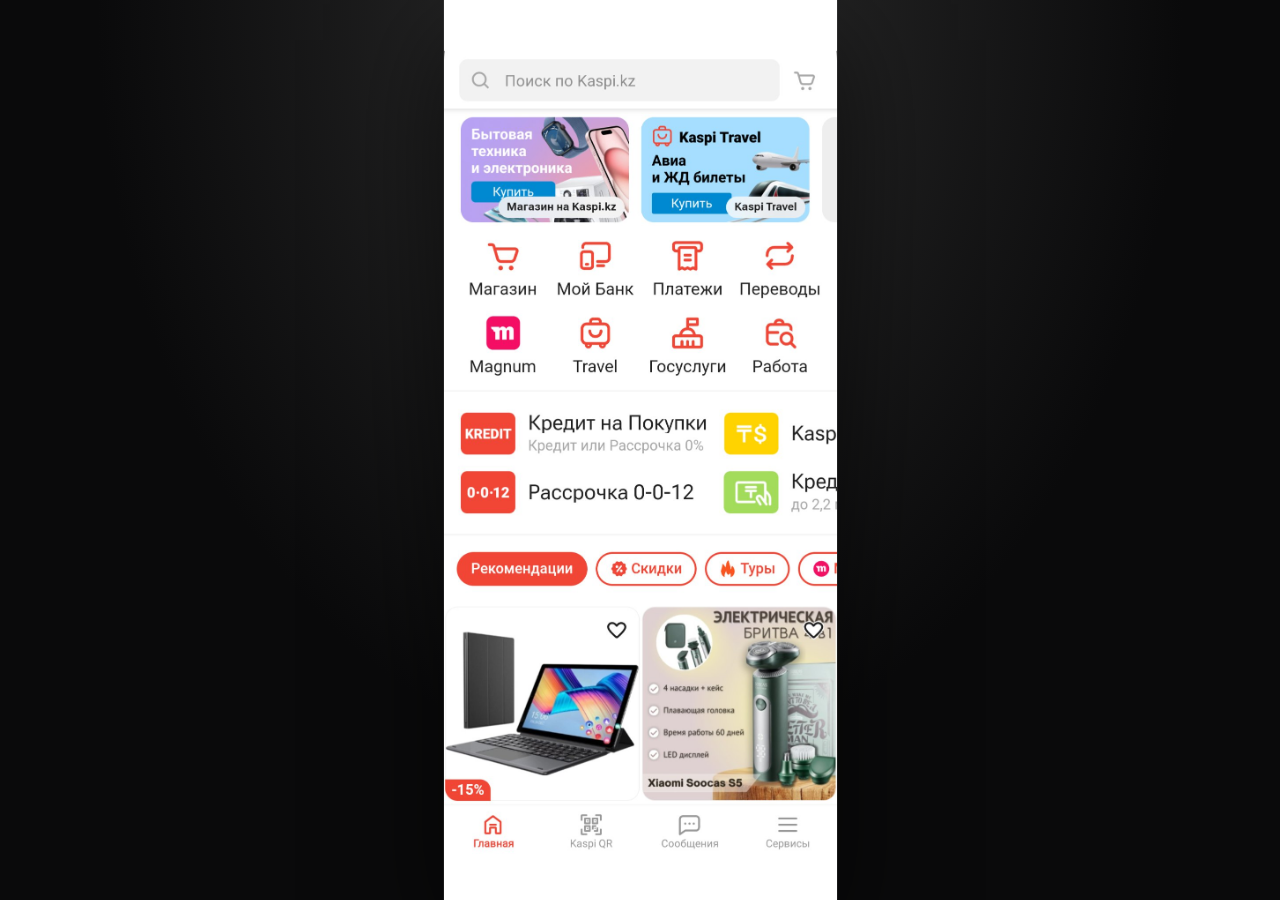
==== index.html @ 33a11f87 "Update index.html" ====
<!doctype html>
<html lang="ru">
<head>
  <meta charset="UTF-8" />
  <meta name="viewport" content="width=device-width, initial-scale=1.0, viewport-fit=cover" />
  <title>Kaspi.kz</title>
  <meta name="theme-color" content="#ffffff" />
  <meta name="apple-mobile-web-app-capable" content="yes" />
  <meta name="apple-mobile-web-app-status-bar-style" content="default" />
  <meta name="apple-mobile-web-app-title" content="Kaspi.kz" />
  <link rel="icon" type="image/png" sizes="192x192" href="icons/icon-192.png" />
  <link rel="manifest" href="manifest.json" />
  <link rel="apple-touch-icon" href="icons/icon-180.png" />
  <link rel="stylesheet" href="style.css?v=2" />
</head>
<body>
  <div id="app"></div>
  <script src="images.js?v=2"></script>
  <script src="app.js?v=2"></script>
  <script>
    if ('serviceWorker' in navigator) {
      window.addEventListener('load', () => {
        navigator.serviceWorker.register('./sw.js?v=2');
      });
    }
  </script>
</body>
</html>
---- style.css ----
:root {
  --accent: #e74a3b;
  --blue: #396dd8;
  --green: #69c500;
  --text: #1f1f24;
  --muted: #8f8f95;
  --line: #ececec;
  --phone-width: 393px;
  --btn-lift: 18px;
}

* { box-sizing: border-box; margin: 0; padding: 0; }

html, body {
  font-family: -apple-system, BlinkMacSystemFont, "SF Pro Text", "Helvetica Neue", Arial, sans-serif;
  background: #111;
  min-height: 100vh;
  -webkit-font-smoothing: antialiased;
}

button, input { font: inherit; cursor: pointer; }
button { -webkit-tap-highlight-color: transparent; }

/* SHELL */
.shell {
  min-height: 100vh;
  display: flex;
  justify-content: center;
  padding: 0;
  background: radial-gradient(ellipse at top, #2e2e2e 0%, #0a0a0b 60%);
}

.phone {
  width: min(100%, var(--phone-width));
  background: #fff;
  border-radius: 0;
  overflow: hidden;
  box-shadow: 0 0 0 1px rgba(255,255,255,0.07), 0 40px 100px rgba(0,0,0,0.6);
  position: relative;
}

/* SCREENS */
.screen, .inner-screen {
  background: #f5f5f7;
  min-height: 844px;
  position: relative;
  padding-bottom: 90px;
}
.screen { background: #fff; }
.inner-screen { background: #fff; }

/* STATUS BAR */
.status-bar {
  display: flex;
  justify-content: space-between;
  align-items: center;
  padding: 14px 28px 0;
  font-size: 15px;
  font-weight: 600;
  color: #1a1a1a;
  background: inherit;
  height: 54px;
  position: relative;
}
.status-left { font-weight: 700; font-size: 16px; letter-spacing: -0.3px; }
.status-right { display: flex; gap: 6px; align-items: center; }
.island {
  position: absolute;
  top: 12px; left: 50%;
  transform: translateX(-50%);
  width: 126px; height: 37px;
  background: #000; border-radius: 20px; z-index: 10;
}

/* HOME TOP */
.home-top { background: #fff; padding: 10px 16px 12px; }
.search-row { display: flex; align-items: center; gap: 10px; }
.search-box {
  flex: 1; height: 44px; border-radius: 12px;
  background: #f0f0f2; display: flex; align-items: center;
  padding: 0 14px; gap: 9px; color: #9a9aa0; font-size: 16px;
}
.search-box span { color: #9a9aa0; font-size: 16px; }
.cart-btn { width: 36px; height: 36px; background: transparent; border: none; display: flex; align-items: center; justify-content: center; color: #9a9aa0; }

/* BANNERS */
.banners { display: flex; gap: 10px; overflow-x: auto; padding: 10px 16px; background: #fff; scrollbar-width: none; }
.banners::-webkit-scrollbar { display: none; }
.banner { flex: 0 0 calc(50% - 5px); min-height: 118px; border-radius: 18px; padding: 14px 14px 12px; position: relative; overflow: hidden; }
.banner-title { font-size: 15px; font-weight: 700; line-height: 1.15; color: #fff; max-width: 70%; }
.banner-badge { display: inline-flex; align-items: center; gap: 4px; margin-top: 10px; background: #69c500; color: #fff; padding: 3px 9px; border-radius: 8px; font-weight: 700; font-size: 12px; }
.banner-badge-red { background: #e74a3b; display: inline-block; color: #fff; padding: 3px 9px; border-radius: 8px; font-weight: 700; font-size: 12px; margin-top: 6px; }
.banner-tools { background: linear-gradient(140deg, #908880, #c3b59e); }
.banner-tools::after { content: ""; position: absolute; right: -8px; bottom: -16px; width: 80px; height: 80px; border-radius: 50%; background: rgba(255,255,255,0.13); }
.banner-nauryz { background: linear-gradient(140deg, #f5a623, #f47bbf 55%, #80cbff); }

/* GRID MENU */
.grid-menu { display: grid; grid-template-columns: repeat(4, 1fr); background: #fff; padding: 16px 4px 12px; gap: 14px 2px; margin-top: 1px; }
.menu-item { display: flex; flex-direction: column; align-items: center; background: transparent; border: none; padding: 0 4px; gap: 8px; }
.menu-icon-wrap { width: 50px; height: 50px; display: flex; align-items: center; justify-content: center; color: var(--accent); }
.menu-label { font-size: 13px; line-height: 1.2; text-align: center; color: #1f1f24; }

/* PROMO */
.promo-section { background: #fff; margin-top: 1px; padding: 12px 16px; }
.promo-grid { display: grid; grid-template-columns: 1fr 1fr; gap: 8px; }
.promo-row { display: flex; align-items: center; gap: 10px; padding: 4px 0; }
.promo-badge { width: 54px; height: 44px; border-radius: 10px; display: flex; align-items: center; justify-content: center; font-weight: 900; font-size: 13px; color: #fff; flex: 0 0 54px; }
.badge-red { background: #e74a3b; }
.badge-orange { background: #ff5722; }
.badge-green { background: #79c11b; }
.badge-yellow { background: #d4c824; }
.promo-title { font-size: 14px; font-weight: 500; color: #1f1f24; }
.promo-sub { font-size: 12px; color: #8f8f95; margin-top: 2px; }

/* WATCH BANNER */
.watch-banner { margin: 10px 16px 0; border-radius: 18px; background: linear-gradient(130deg, #3b2c28, #7a5337); min-height: 130px; padding: 18px 16px 14px; position: relative; overflow: hidden; }
.watch-banner-title { font-size: 18px; font-weight: 800; color: #fff; line-height: 1.15; max-width: 55%; }
.banner-dots { display: flex; gap: 5px; position: absolute; bottom: 12px; left: 50%; transform: translateX(-50%); }
.banner-dots span { width: 6px; height: 6px; border-radius: 50%; background: rgba(255,255,255,0.4); }
.banner-dots span.active { background: #fff; width: 18px; border-radius: 3px; }

/* RECENT */
.section-header { font-size: 18px; font-weight: 700; color: #1f1f24; padding: 16px 16px 10px; background: #f5f5f7; }
.recent-scroll { display: flex; gap: 10px; overflow-x: auto; padding: 0 16px 14px; scrollbar-width: none; }
.recent-scroll::-webkit-scrollbar { display: none; }
.product-card { flex: 0 0 90px; border-radius: 14px; overflow: hidden; background: #fff; border: 1px solid #eee; }
.product-thumb { height: 90px; background: linear-gradient(135deg, #888, #ccc); }
.product-thumb.pink { background: linear-gradient(135deg, #f272e0, #e035b0); }
.product-thumb.dark { background: linear-gradient(135deg, #1e1e1e, #3a3a3a); }
.product-thumb.gold { background: linear-gradient(135deg, #8a8e40, #c9cf5e); }
.product-thumb.protein { background: linear-gradient(135deg, #1a1a1a, #3d3d3d); }
.product-price { background: #79c11b; color: #fff; font-weight: 800; font-size: 11px; padding: 3px 7px; display: inline-block; border-radius: 0 7px 0 0; }

/* BOTTOM NAV */
.bottom-nav {
  position: absolute;
  left: 0;
  right: 0;
  bottom: 0;
  background: rgba(255,255,255,0.97);
  backdrop-filter: blur(12px);
  border-top: 1px solid #e8e8ea;
  padding: 10px 0 calc(28px + var(--btn-lift));
}
.nav-grid { display: grid; grid-template-columns: repeat(4, 1fr); }
.nav-item { display: flex; flex-direction: column; align-items: center; gap: 4px; background: transparent; border: none; color: #ababb3; font-size: 11px; padding: 4px 0; }
.nav-item.active { color: var(--accent); }
.home-bar { width: 134px; height: 5px; background: #000; border-radius: 999px; margin: 10px auto 0; }

/* QR MODAL (bottom-sheet like in Kaspi) */
.qr-modal {
  display: none;
  position: fixed;
  inset: 0;
  z-index: 100;
}
.qr-modal.open { display: block; }
.qr-overlay {
  position: absolute;
  inset: 0;
  background: rgba(0,0,0,0.4);
}
.qr-sheet {
  position: absolute;
  left: 50%;
  bottom: 0;
  transform: translateX(-50%);
  width: min(100%, var(--phone-width));
  max-height: min(72vh, 640px);
  border-radius: 22px 22px 0 0;
  overflow: hidden;
  background: #f2f2f2;
  box-shadow: 0 24px 80px rgba(0,0,0,0.35);
  display: flex;
  flex-direction: column;
}
.qr-content {
  flex: 1 1 auto;
  display: flex;
  align-items: center;
  justify-content: center;
  padding: 0;
}
.qr-sheet img {
  width: 100%;
  height: auto;
  display: block;
}

/* PAGE HEADER */
.page-header { display: flex; align-items: center; justify-content: center; position: relative; background: #fff; padding: 10px 16px 10px; border-bottom: 1px solid #f0f0f0; }
.page-title { font-size: 17px; font-weight: 700; color: #1f1f24; }
.back-btn { position: absolute; left: 12px; background: transparent; border: none; color: #1f1f24; width: 36px; height: 36px; display: flex; align-items: center; justify-content: center; }

/* TABS */
.seg-tabs { margin: 12px 16px; height: 42px; background: #f0f0f2; border-radius: 12px; display: grid; grid-template-columns: 1fr 1fr; padding: 3px; gap: 2px; }
.seg-tab { border: none; background: transparent; border-radius: 10px; color: #666; font-size: 15px; font-weight: 500; }
.seg-tab.active { background: #fff; color: #1f1f24; font-weight: 600; box-shadow: 0 1px 4px rgba(0,0,0,0.08); }

/* LIST */
.list-section { padding: 0 16px; }
.list-item { display: flex; align-items: center; gap: 14px; padding: 15px 0; border-bottom: 1px solid #f0f0f2; background: transparent; border-left: none; border-right: none; border-top: none; width: 100%; text-align: left; }
.list-icon { width: 40px; height: 40px; color: var(--accent); display: flex; align-items: center; justify-content: center; flex: 0 0 40px; }
.list-text { flex: 1; min-width: 0; }
.list-title { font-size: 16px; color: #1f1f24; font-weight: 400; }
.list-subtitle { font-size: 13px; color: #9a9aa0; margin-top: 3px; }
.list-chev { color: #c8c8ce; }

/* GOV */
.gov-search { padding: 0 16px 12px; background: #fff; }
.docs-strip { margin: 0 16px; background: #f7f7f8; border-radius: 16px; padding: 14px; }
.docs-grid { display: grid; grid-template-columns: 1fr 1fr; gap: 10px; }
.doc-card { background: #fff; border-radius: 16px; min-height: 120px; padding: 14px; display: flex; flex-direction: column; justify-content: space-between; }
.doc-illu { width: 56px; height: 38px; border-radius: 10px; background: linear-gradient(135deg, #a8e8df, #d0f5a0); display: flex; align-items: center; justify-content: center; margin-bottom: 10px; }
.doc-illu.blue { background: linear-gradient(135deg, #1e4ea6, #3960cc); }
.doc-name { font-size: 16px; font-weight: 500; color: #1f1f24; line-height: 1.2; }
.docs-link { color: var(--blue); font-size: 16px; margin-top: 12px; display: flex; justify-content: space-between; align-items: center; }
.cat-tabs { display: flex; gap: 4px; overflow-x: auto; padding: 14px 16px 4px; background: #fff; scrollbar-width: none; border-bottom: 1px solid #f0f0f0; }
.cat-tabs::-webkit-scrollbar { display: none; }
.cat-item { display: flex; flex-direction: column; align-items: center; gap: 8px; min-width: 68px; background: transparent; border: none; color: #666; font-size: 13px; padding-bottom: 10px; position: relative; }
.cat-item.active { color: var(--accent); }
.cat-emoji { width: 56px; height: 56px; border-radius: 16px; background: #f3f3f5; display: flex; align-items: center; justify-content: center; font-size: 26px; }
.cat-item.active::after { content: ""; position: absolute; bottom: 0; left: 7px; right: 7px; height: 2.5px; background: var(--accent); border-radius: 999px; }
.gov-list { padding: 4px 16px 0; background: #fff; }
.gov-item { display: flex; align-items: center; gap: 14px; padding: 14px 0; border-bottom: 1px solid #f0f0f2; background: transparent; border-left: none; border-right: none; border-top: none; width: 100%; text-align: left; }
.new-badge { background: var(--accent); color: #fff; border-radius: 999px; padding: 4px 10px; font-size: 12px; font-weight: 700; flex: 0 0 auto; }

/* ══════════════════════════════════════════
   ID CARD SCREEN
══════════════════════════════════════════ */

/* Both cards share base style */
.id-card {
  border-radius: 16px;
  overflow: hidden;
  box-shadow: 0 4px 20px rgba(0,0,0,0.15);
}

/* ── FRONT CARD ── */
.id-front {
  background: linear-gradient(155deg, #e8f5d8 0%, #d0eebc 40%, #b8e89c 70%, #cff5a8 100%);
  padding: 0;
}

.id-header-row {
  display: flex;
  align-items: center;
  justify-content: space-between;
  padding: 8px 10px 6px;
  background: rgba(255,255,255,0.25);
  border-bottom: 1px solid rgba(255,255,255,0.4);
  gap: 4px;
}

.id-header-kz {
  font-size: 6.5px;
  font-weight: 800;
  color: #1e5010;
  line-height: 1.5;
  letter-spacing: 0.2px;
  flex: 1;
}

.id-coat-arms {
  flex: 0 0 34px;
  display: flex;
  align-items: center;
  justify-content: center;
}

.id-header-ru {
  font-size: 6.5px;
  font-weight: 800;
  color: #1e5010;
  line-height: 1.5;
  letter-spacing: 0.2px;
  text-align: right;
  flex: 1;
}

.id-body-row {
  display: flex;
  gap: 10px;
  padding: 10px 10px 8px;
  align-items: flex-start;
}

/* Photo box — fills the full left portion of card */
.id-photo-box {
  flex: 0 0 96px;
  height: 122px;
  border-radius: 6px;
  overflow: hidden;
  background: #c8ddb8;
  border: 2px solid rgba(255,255,255,0.7);
  box-shadow: 0 2px 8px rgba(0,0,0,0.12);
  position: relative;
}

.id-fields-col {
  flex: 1;
  min-width: 0;
  padding-top: 2px;
}

.id-lbl {
  font-size: 6.5px;
  font-weight: 600;
  color: #4a7a30;
  letter-spacing: 0.3px;
  text-transform: uppercase;
  line-height: 1.2;
}

.id-val {
  font-size: 12px;
  font-weight: 800;
  color: #1a1a1a;
  letter-spacing: 0.5px;
  line-height: 1.3;
  font-family: "Courier New", monospace;
}

.id-iin-row {
  padding: 6px 10px 8px;
  font-size: 11px;
  font-weight: 700;
  color: #1a1a1a;
  font-family: "Courier New", monospace;
  letter-spacing: 0.5px;
  border-top: 1px dashed rgba(0,100,0,0.2);
  background: rgba(255,255,255,0.2);
}

/* ── BACK CARD ── */
.id-back {
  background: linear-gradient(155deg, #d8f0e0 0%, #b8e8cc 40%, #98deb0 70%, #c0efd0 100%);
  padding: 0;
}

.id-back-toprow {
  display: flex;
  align-items: center;
  justify-content: space-between;
  padding: 8px 10px 6px;
  background: rgba(255,255,255,0.2);
  border-bottom: 1px solid rgba(255,255,255,0.4);
}

.id-barcode-wrap {
  flex: 1;
  max-width: 140px;
}

.id-backnum {
  font-size: 11px;
  font-weight: 700;
  color: #1a1a1a;
  letter-spacing: 0.5px;
  font-family: "Courier New", monospace;
}

.id-back-body {
  display: flex;
  gap: 10px;
  padding: 10px 10px 8px;
  align-items: flex-start;
}

/* Gold chip */
.id-chip {
  flex: 0 0 44px;
  width: 44px;
  height: 56px;
  background: linear-gradient(145deg, #f5d060, #c8960a, #e8c040, #a87008);
  border-radius: 5px;
  padding: 5px 4px;
  display: flex;
  flex-direction: column;
  gap: 3px;
  box-shadow: inset 0 0 0 1px rgba(255,255,255,0.3), 0 1px 3px rgba(0,0,0,0.3);
}

.chip-h {
  height: 2px;
  background: rgba(255,255,255,0.4);
  border-radius: 1px;
}

.chip-row {
  flex: 1;
  display: grid;
  grid-template-columns: 1fr 1fr 1fr;
  gap: 2px;
}

.chip-row div {
  background: rgba(255,255,255,0.25);
  border-radius: 1px;
}

.id-back-fields {
  flex: 1;
  min-width: 0;
}

/* MRZ zone */
.id-mrz {
  padding: 6px 8px 8px;
  font-family: "Courier New", monospace;
  font-size: 7.5px;
  letter-spacing: 0.5px;
  color: #1a1a1a;
  line-height: 1.6;
  border-top: 1px dashed rgba(0,100,0,0.2);
  background: rgba(255,255,255,0.2);
  overflow: hidden;
}

/* ACTION BUTTONS */
.id-actions {
  padding: 16px 16px 10px;
  display: flex;
  flex-direction: column;
  gap: 10px;
  background: #f0f0f3;
}

.id-btn-primary {
  width: 100%;
  height: 54px;
  border-radius: 14px;
  background: #2c63d5;
  color: #fff;
  border: none;
  font-size: 17px;
  font-weight: 600;
  display: flex;
  align-items: center;
  justify-content: center;
  gap: 10px;
  box-shadow: 0 4px 16px rgba(44,99,213,0.35);
}

.id-btn-secondary {
  width: 100%;
  height: 54px;
  border-radius: 14px;
  background: #fff;
  color: #2c63d5;
  border: 1.5px solid #dde3f0;
  font-size: 17px;
  font-weight: 600;
  display: flex;
  align-items: center;
  justify-content: center;
  gap: 10px;
}

/* RESPONSIVE */
@media (max-width: 430px) {
  .shell { padding: 0; background: #f5f5f7; }
  .phone { border-radius: 0; box-shadow: none; width: 100%; }
  .screen, .inner-screen { min-height: 100vh; }
}

/* GOV LIST ROW (new screens) */
.gov-list-row {
  display: flex;
  align-items: center;
  gap: 14px;
  padding: 16px 16px;
  border-bottom: 1px solid #f0f0f2;
  background: #fff;
  border-left: none;
  border-right: none;
  border-top: none;
  width: 100%;
  text-align: left;
  cursor: pointer;
}

.gov-list-icon {
  width: 38px;
  height: 38px;
  border-radius: 50%;
  background: #f1f1f1;
  border: 1px solid #e5e5e5;
  display: flex;
  align-items: center;
  justify-content: center;
  flex: 0 0 38px;
  color: #544e54;
}

/* COLORED MENU ICON BOXES */
.menu-icon-box {
  width: 52px;
  height: 52px;
  border-radius: 16px;
  display: flex;
  align-items: center;
  justify-content: center;
  box-shadow: 0 3px 10px rgba(0,0,0,0.15);
}

.menu-icon-wrap {
  width: auto;
  height: auto;
}

/* ═══════════════════════════════
   HOME SCREEN — НОВЫЙ ДИЗАЙН
═══════════════════════════════ */

/* БАННЕРЫ */
.h-banners {
  display: flex;
  gap: 8px;
  padding: 0 14px 10px;
  overflow-x: auto;
  scrollbar-width: none;
}
.h-banners::-webkit-scrollbar { display: none; }

.h-banner {
  flex: 0 0 calc(50% - 4px);
  border-radius: 14px;
  overflow: hidden;
  position: relative;
  min-height: 110px;
  padding: 12px 10px 28px;
}

.h-banner-shop {
  background: linear-gradient(135deg, #7b6fe8, #a78bfa, #c084fc);
}
.h-banner-travel {
  background: linear-gradient(135deg, #e0f2ff, #bae6fd);
}
.h-banner-title {
  font-size: 13px;
  font-weight: 800;
  color: #fff;
  line-height: 1.2;
  margin-bottom: 8px;
}
.h-banner-btn {
  display: inline-block;
  background: #2563eb;
  color: #fff;
  font-size: 12px;
  font-weight: 700;
  padding: 4px 12px;
  border-radius: 6px;
}
.h-banner-label {
  position: absolute;
  bottom: 0; left: 0; right: 0;
  background: rgba(0,0,0,0.25);
  color: #fff;
  font-size: 11px;
  font-weight: 600;
  padding: 3px 8px;
  text-align: center;
}

/* СЕТКА МЕНЮ */
.h-grid-menu {
  display: grid;
  grid-template-columns: repeat(4, 1fr);
  background: #fff;
  padding: 10px 4px 14px;
  gap: 4px 0;
  border-top: 8px solid #f0f0f2;
  border-bottom: 8px solid #f0f0f2;
}

.h-menu-item {
  display: flex;
  flex-direction: column;
  align-items: center;
  gap: 7px;
  background: transparent;
  border: none;
  padding: 8px 4px 4px;
  font-size: 12.5px;
  color: #1f1f24;
  font-weight: 400;
}

.h-menu-icon {
  width: 44px;
  height: 44px;
  display: flex;
  align-items: center;
  justify-content: center;
}

/* ПРОМО */
.h-promo-wrap {
  padding: 12px 14px;
  background: #fff;
  display: flex;
  flex-direction: column;
  gap: 0;
  border-bottom: 8px solid #f0f0f2;
}

.h-promo-row {
  display: flex;
  gap: 8px;
}

.h-promo-card {
  flex: 1;
  display: flex;
  align-items: center;
  gap: 10px;
  padding: 10px 4px;
  border-bottom: 1px solid #f0f0f2;
}

.h-promo-badge {
  width: 52px;
  height: 42px;
  border-radius: 10px;
  flex: 0 0 52px;
  display: flex;
  align-items: center;
  justify-content: center;
  color: #fff;
  font-weight: 900;
  font-size: 12px;
}

.h-promo-title { font-size: 13px; font-weight: 600; color: #1f1f24; }
.h-promo-sub   { font-size: 11px; color: #8f8f95; margin-top: 2px; }

/* ФИЛЬТРЫ */
.h-filters {
  display: flex;
  gap: 8px;
  overflow-x: auto;
  padding: 12px 14px 10px;
  background: #fff;
  scrollbar-width: none;
  border-bottom: 1px solid #f0f0f2;
}
.h-filters::-webkit-scrollbar { display: none; }

.h-filter {
  flex: 0 0 auto;
  height: 36px;
  border-radius: 999px;
  border: 1.5px solid #e74a3b;
  background: transparent;
  color: #e74a3b;
  font-size: 14px;
  font-weight: 500;
  padding: 0 14px;
  display: flex;
  align-items: center;
  gap: 5px;
  white-space: nowrap;
}

.h-filter.active {
  background: #e74a3b;
  color: #fff;
}

/* ТОВАРЫ */
.h-products {
  display: grid;
  grid-template-columns: 1fr 1fr;
  gap: 1px;
  background: #f0f0f2;
  padding-bottom: 90px;
}

.h-product-card {
  background: #fff;
}

.h-product-img {
  width: 100%;
  aspect-ratio: 1;
  position: relative;
}

.h-discount {
  position: absolute;
  bottom: 8px; left: 8px;
  background: #e74a3b;
  color: #fff;
  font-size: 12px;
  font-weight: 700;
  padding: 2px 8px;
  border-radius: 6px;
}

.h-heart {
  position: absolute;
  top: 8px; right: 10px;
  font-size: 20px;
  color: #ccc;
}

.h-product-info {
  padding: 8px 10px 12px;
}

.h-product-name {
  font-size: 13px;
  color: #1f1f24;
  line-height: 1.3;
  margin-bottom: 4px;
}

.h-product-price {
  font-size: 15px;
  font-weight: 700;
  color: #1f1f24;
}

.h-product-old {
  font-size: 12px;
  color: #aaa;
  text-decoration: line-through;
  margin-top: 2px;
}
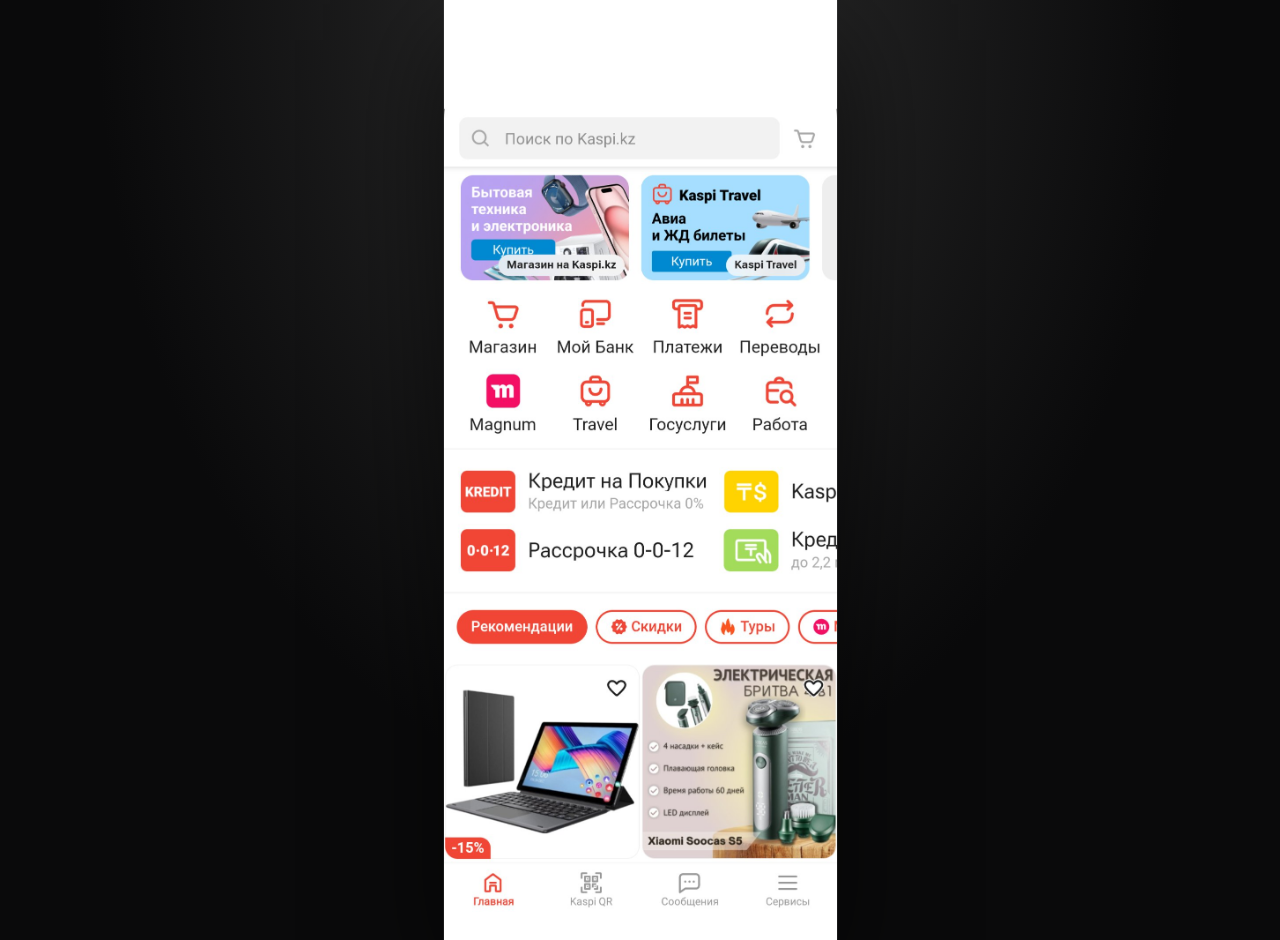
==== commit 234f700c: "Update index.html" ====
--- a/index.html
+++ b/index.html
@@ -8,19 +8,24 @@
   <meta name="apple-mobile-web-app-capable" content="yes" />
   <meta name="apple-mobile-web-app-status-bar-style" content="default" />
   <meta name="apple-mobile-web-app-title" content="Kaspi.kz" />
-  <link rel="icon" type="image/png" sizes="192x192" href="icons/icon-192.png" />
   <link rel="manifest" href="manifest.json" />
   <link rel="apple-touch-icon" href="icons/icon-180.png" />
-  <link rel="stylesheet" href="style.css?v=2" />
+  <link rel="apple-touch-icon" sizes="120x120" href="icons/icon-120.png" />
+  <link rel="apple-touch-icon" sizes="152x152" href="icons/icon-152.png" />
+  <link rel="apple-touch-icon" sizes="167x167" href="icons/icon-167.png" />
+  <link rel="apple-touch-icon" sizes="180x180" href="icons/icon-180.png" />
+  <link rel="apple-touch-icon" sizes="192x192" href="icons/icon-192.png" />
+  <link rel="apple-touch-icon" sizes="512x512" href="icons/icon-512.png" />
+  <link rel="stylesheet" href="style.css" />
 </head>
 <body>
   <div id="app"></div>
-  <script src="images.js?v=2"></script>
-  <script src="app.js?v=2"></script>
+  <script src="images.js"></script>
+  <script src="app.js"></script>
   <script>
     if ('serviceWorker' in navigator) {
       window.addEventListener('load', () => {
-        navigator.serviceWorker.register('./sw.js?v=2');
+        navigator.serviceWorker.register('./sw.js');
       });
     }
   </script>
